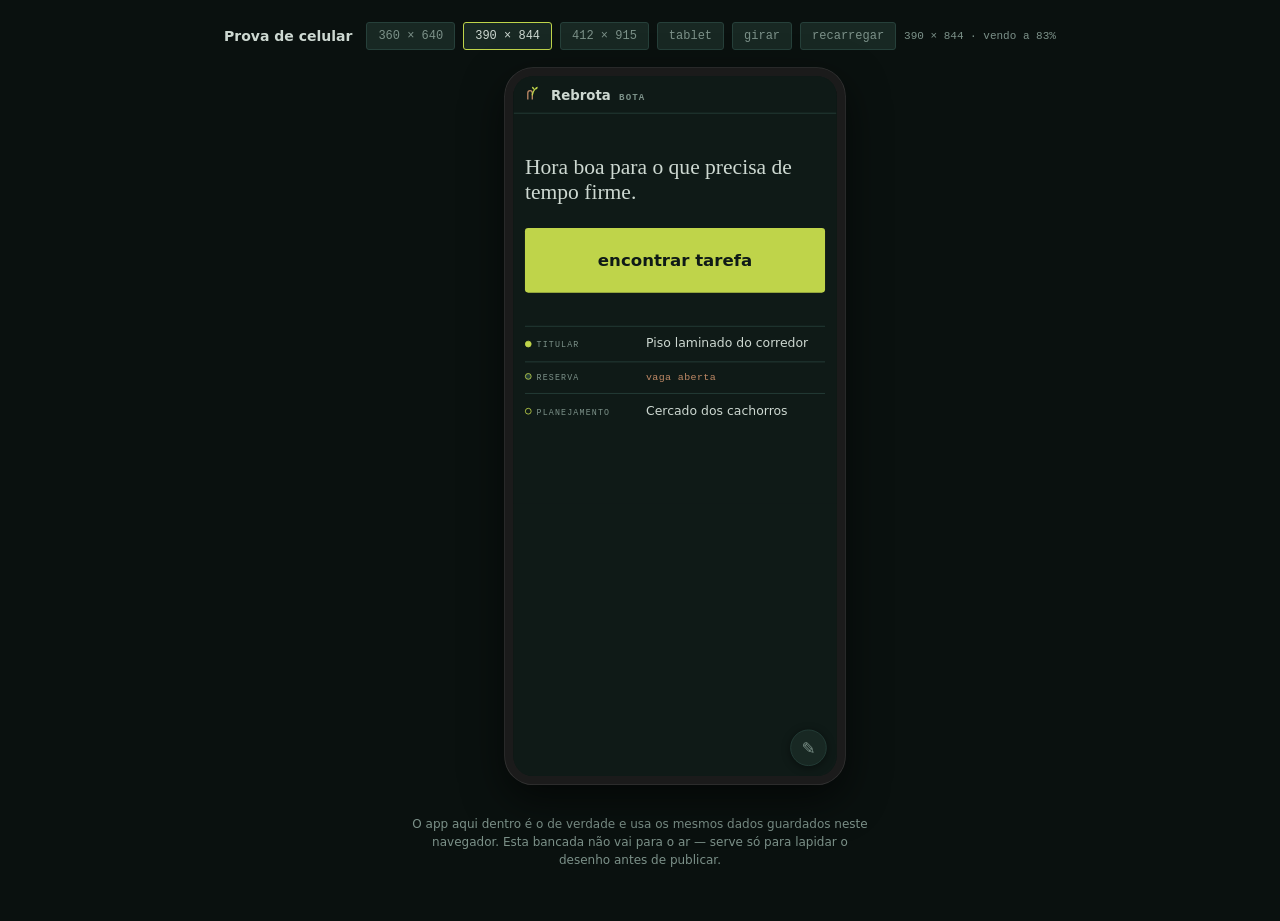
==== celular.html @ dc128381 "Rebrota — primeira publicação (v38)" ====
<!DOCTYPE html>
<html lang="pt-BR">
<head>
<meta charset="utf-8">
<meta name="viewport" content="width=device-width, initial-scale=1">
<title>Rebrota · prova de celular</title>
<!--
  BANCADA, NÃO APP. Esta página existe só para olhar o app no tamanho de um
  celular sem precisar de celular. Ela não faz parte do Rebrota, não vai para o
  ar e pode ser apagada a qualquer momento.

  O app roda de verdade aqui dentro — mesma pasta, mesmos dados, mesmo
  localStorage. As regras de tamanho valem pela largura da moldura, então o que
  você vê é o que o celular vai mostrar.
-->
<style>
  :root {
    --breu: #0F1A17; --mata: #182823; --musgo: #26403A;
    --neblina: #CDD8D1; --neblina-fraca: #7C9189; --rebrota: #BFD44A;
    --mono: 'JetBrains Mono', ui-monospace, Consolas, monospace;
  }
  * { box-sizing: border-box; }
  body {
    margin: 0; min-height: 100vh;
    background: #0a110f; color: var(--neblina);
    font-family: system-ui, 'Segoe UI', sans-serif;
    display: flex; flex-direction: column; align-items: center;
    gap: 18px; padding: 22px 16px 40px;
  }
  .barra { display: flex; align-items: center; gap: 8px; flex-wrap: wrap; justify-content: center; }
  .barra strong { font-weight: 600; font-size: 14px; margin-right: 6px; }
  button {
    font-family: var(--mono); font-size: 12px;
    background: var(--mata); color: var(--neblina-fraca);
    border: 1px solid var(--musgo); border-radius: 3px;
    padding: 6px 11px; cursor: pointer;
  }
  button:hover { color: var(--neblina); border-color: var(--neblina-fraca); }
  button[aria-pressed="true"] { border-color: var(--rebrota); color: var(--neblina); }

  /* O suporte só reserva o espaço; quem encolhe é a moldura, por transform.
     Mexer na largura do iframe seria mentira: o app leria a largura reduzida e
     mostraria um desenho que nenhum celular vai ter. */
  .suporte { flex: 0 0 auto; }

  .aparelho {
    box-sizing: content-box;      /* a borda fica FORA da medida do aparelho */
    border: 10px solid #1b1b1b;
    border-radius: 34px;
    box-shadow: 0 0 0 1px #333, 0 18px 50px rgba(0,0,0,.6);
    overflow: hidden;
    background: var(--breu);
    transform-origin: top center;
  }
  iframe { display: block; border: 0; width: 100%; height: 100%; background: var(--breu); }
  .nota { font-size: 12px; color: var(--neblina-fraca); max-width: 460px; text-align: center; line-height: 1.5; }
  .medida { font-family: var(--mono); font-size: 11px; color: var(--neblina-fraca); }
</style>
</head>
<body>

<div class="barra">
  <strong>Prova de celular</strong>
  <button type="button" data-w="360" data-h="640">360 × 640</button>
  <button type="button" data-w="390" data-h="844">390 × 844</button>
  <button type="button" data-w="412" data-h="915">412 × 915</button>
  <button type="button" data-w="768" data-h="1024">tablet</button>
  <button type="button" id="btGirar">girar</button>
  <button type="button" id="btRecarregar">recarregar</button>
  <span class="medida" id="medida"></span>
</div>

<div class="suporte" id="suporte">
  <div class="aparelho" id="aparelho">
    <iframe id="tela" src="index.html" title="Rebrota em tamanho de celular"></iframe>
  </div>
</div>

<p class="nota">
  O app aqui dentro é o de verdade e usa os mesmos dados guardados neste
  navegador. Esta bancada não vai para o ar — serve só para lapidar o desenho
  antes de publicar.
</p>

<script>
  var aparelho = document.getElementById('aparelho');
  var tela = document.getElementById('tela');
  var medida = document.getElementById('medida');
  var atual = { w: 390, h: 844 };
  var deitado = false;

  var suporte = document.getElementById('suporte');

  function aplicar() {
    var l = deitado ? atual.h : atual.w;
    var a = deitado ? atual.w : atual.h;

    /* O aparelho fica SEMPRE no tamanho real — é isso que o app lê para decidir
       o desenho. Se não couber na janela, só a imagem é reduzida por transform,
       e o suporte reserva o espaço que sobrou. */
    aparelho.style.width  = l + 'px';
    aparelho.style.height = a + 'px';

    var teto = window.innerHeight - 200;
    var escala = a > teto ? Math.max(0.4, teto / a) : 1;
    aparelho.style.transform = escala < 1 ? 'scale(' + escala.toFixed(3) + ')' : 'none';
    suporte.style.width  = Math.round((l + 20) * escala) + 'px';
    suporte.style.height = Math.round((a + 20) * escala) + 'px';

    medida.textContent = l + ' × ' + a +
      (escala < 1 ? ' · vendo a ' + Math.round(escala * 100) + '%' : '');

    document.querySelectorAll('[data-w]').forEach(function (b) {
      b.setAttribute('aria-pressed', String(Number(b.dataset.w) === atual.w));
    });
  }

  document.querySelectorAll('[data-w]').forEach(function (b) {
    b.addEventListener('click', function () {
      atual = { w: Number(b.dataset.w), h: Number(b.dataset.h) };
      deitado = false;
      aplicar();
    });
  });

  document.getElementById('btGirar').addEventListener('click', function () {
    deitado = !deitado; aplicar();
  });

  document.getElementById('btRecarregar').addEventListener('click', function () {
    tela.contentWindow.location.reload();
  });

  window.addEventListener('resize', aplicar);
  aplicar();
</script>
</body>
</html>
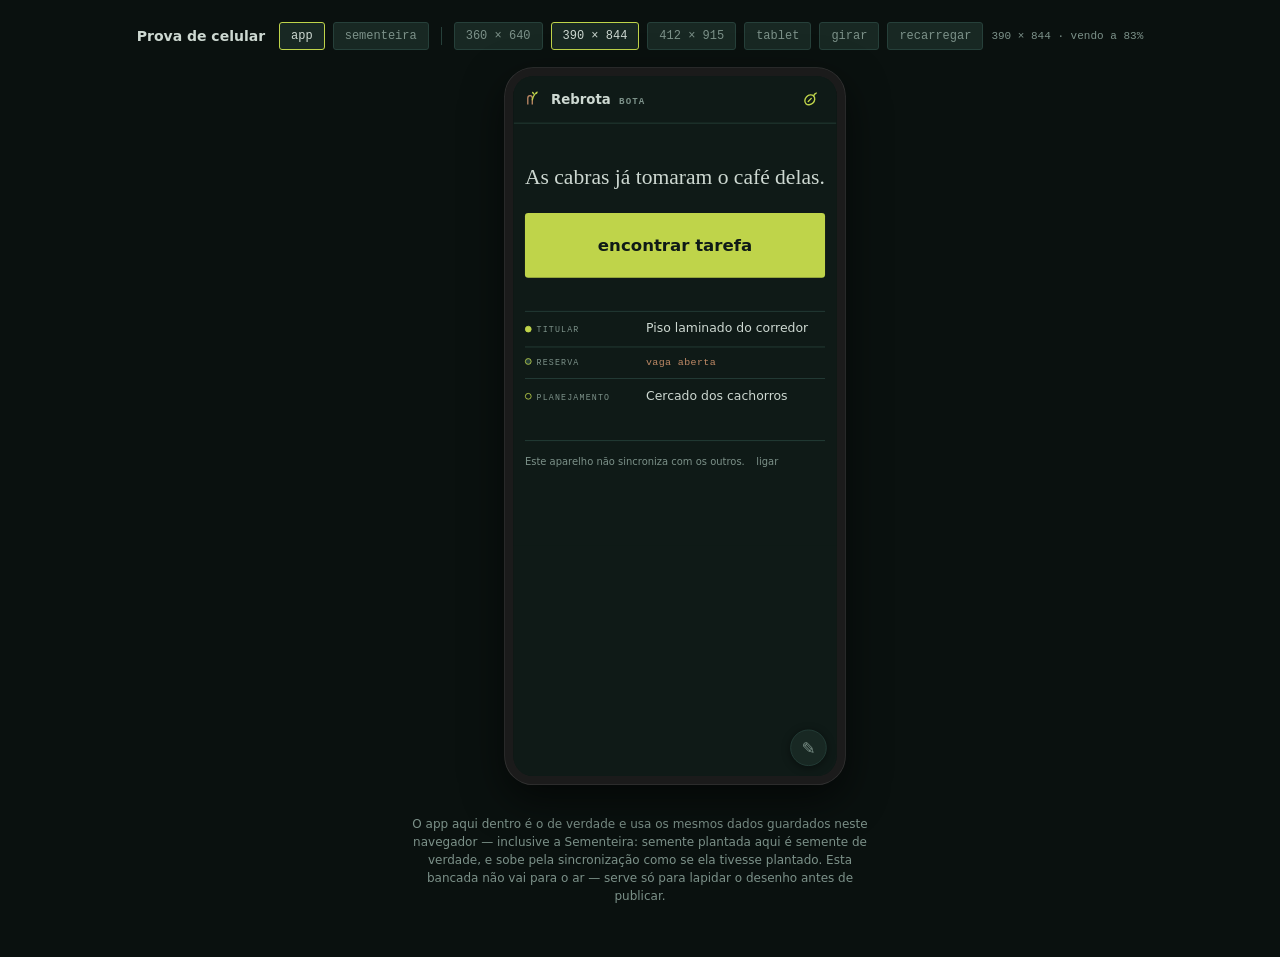
==== commit 201cab5b: "v44: bancada abre a Sementeira em moldura de celular (ícone de broto no app, celular.html?tela=semea" ====
--- a/celular.html
+++ b/celular.html
@@ -55,12 +55,16 @@
   iframe { display: block; border: 0; width: 100%; height: 100%; background: var(--breu); }
   .nota { font-size: 12px; color: var(--neblina-fraca); max-width: 460px; text-align: center; line-height: 1.5; }
   .medida { font-family: var(--mono); font-size: 11px; color: var(--neblina-fraca); }
+  .sep { width: 1px; height: 18px; background: var(--musgo); margin: 0 4px; }
 </style>
 </head>
 <body>
 
 <div class="barra">
   <strong>Prova de celular</strong>
+  <button type="button" data-tela="index.html">app</button>
+  <button type="button" data-tela="semear.html">sementeira</button>
+  <span class="sep"></span>
   <button type="button" data-w="360" data-h="640">360 × 640</button>
   <button type="button" data-w="390" data-h="844">390 × 844</button>
   <button type="button" data-w="412" data-h="915">412 × 915</button>
@@ -78,8 +82,9 @@
 
 <p class="nota">
   O app aqui dentro é o de verdade e usa os mesmos dados guardados neste
-  navegador. Esta bancada não vai para o ar — serve só para lapidar o desenho
-  antes de publicar.
+  navegador — inclusive a Sementeira: semente plantada aqui é semente de
+  verdade, e sobe pela sincronização como se ela tivesse plantado. Esta bancada
+  não vai para o ar — serve só para lapidar o desenho antes de publicar.
 </p>
 
 <script>
@@ -90,6 +95,27 @@
   var deitado = false;
 
   var suporte = document.getElementById('suporte');
+
+  /* Qual app vai na moldura: o Rebrota (mesa/bota) ou a Sementeira. Os dois
+     moram na mesma pasta e nos mesmos dados; a moldura só troca a página.
+     `celular.html?tela=semear` já abre na Sementeira — é o que o ícone de
+     semente no app usa. */
+  var TELAS = { app: 'index.html', semear: 'semear.html' };
+  var pedida = new URLSearchParams(location.search).get('tela');
+  var telaAtual = TELAS[pedida] || TELAS.app;
+
+  function mostrarTela(src) {
+    telaAtual = src;
+    if (tela.getAttribute('src') !== src) tela.setAttribute('src', src);
+    document.querySelectorAll('[data-tela]').forEach(function (b) {
+      b.setAttribute('aria-pressed', String(b.dataset.tela === src));
+    });
+    document.title = 'Rebrota · prova de celular' + (src === TELAS.semear ? ' · sementeira' : '');
+  }
+
+  document.querySelectorAll('[data-tela]').forEach(function (b) {
+    b.addEventListener('click', function () { mostrarTela(b.dataset.tela); });
+  });
 
   function aplicar() {
     var l = deitado ? atual.h : atual.w;
@@ -128,10 +154,12 @@
   });
 
   document.getElementById('btRecarregar').addEventListener('click', function () {
-    tela.contentWindow.location.reload();
+    // recarrega pelo src, não pelo contentWindow: em file:// o iframe é opaco
+    tela.setAttribute('src', telaAtual + '?r=' + Date.now());
   });
 
   window.addEventListener('resize', aplicar);
+  mostrarTela(telaAtual);
   aplicar();
 </script>
 </body>
